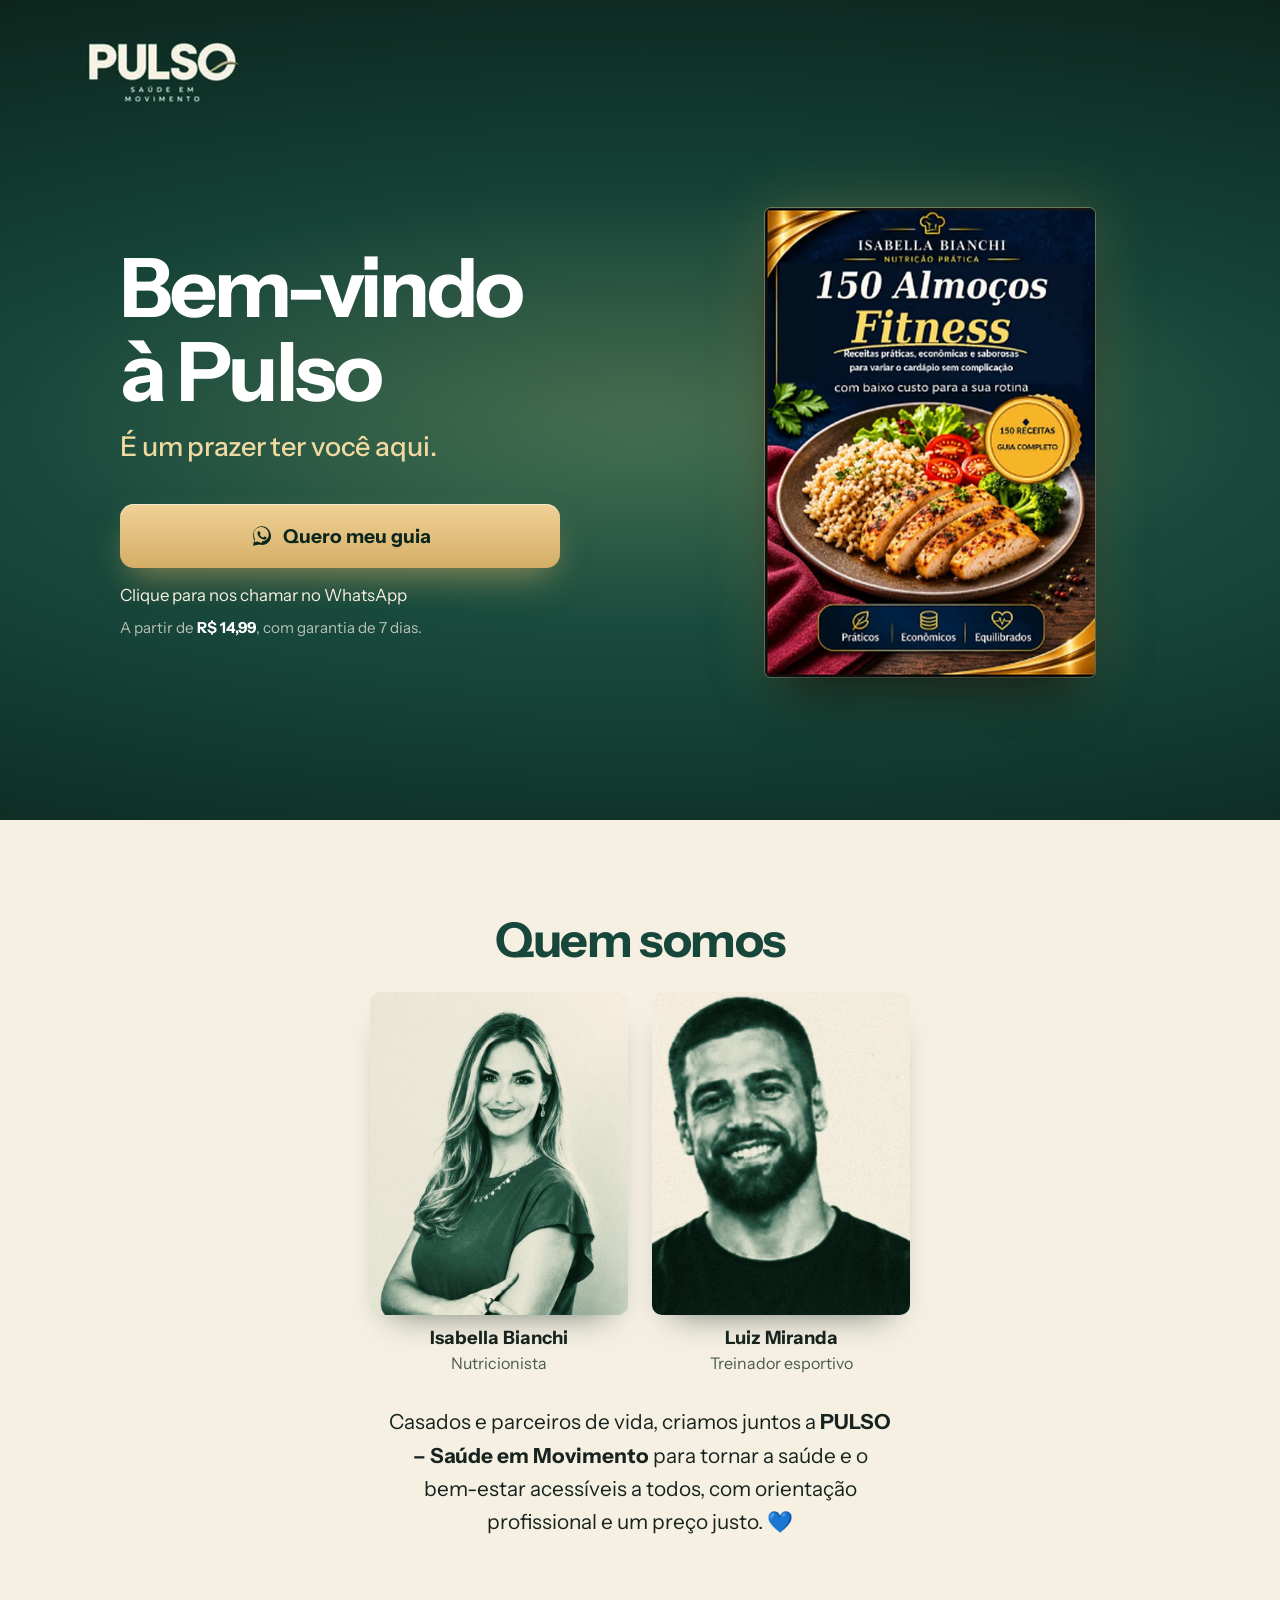
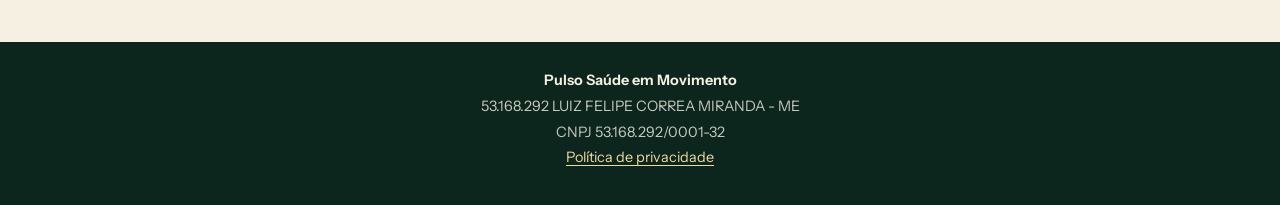
==== index.html @ 96d4edd1 "PV: headline e subtítulo em sans de traço firme (leitura mais fácil) Co-Authored-By: Claude Sonnet 5" ====
<!doctype html>
<html lang="pt-BR">
<head>
<meta charset="utf-8">
<meta name="viewport" content="width=device-width, initial-scale=1, viewport-fit=cover">
<title>Pulso Saúde em Movimento | 150 Almoços Fitness</title>
<meta name="description" content="Bem-vindo à Pulso. Conheça o 150 Almoços Fitness: receitas práticas, econômicas e equilibradas para variar o cardápio sem complicação.">
<meta name="theme-color" content="#0e2b22">
<meta property="og:type" content="website">
<meta property="og:title" content="Bem-vindo à Pulso | 150 Almoços Fitness">
<meta property="og:description" content="150 receitas práticas, econômicas e equilibradas. A partir de R$ 14,99.">
<link rel="icon" href="/favicon.png" type="image/png" sizes="48x48">
<link rel="apple-touch-icon" href="/img/icone-180.png">
<link rel="preload" href="/fonts/instrument-sans-latin-wght-normal.woff2" as="font" type="font/woff2" crossorigin>
<link rel="preload" href="/img/capa.webp" as="image" type="image/webp">
<link rel="stylesheet" href="/styles.css">

<!-- Configuração da página: tudo que muda fica aqui, em um lugar só. -->
<script>
window.PULSO = {
  pixelId: "1013004001856245",
  whatsapp: "5521988784380",
  // Mensagem que já vem escrita no WhatsApp. O código (ref ...) é acrescentado ao final.
  mensagem: "Oi! Quero conhecer as 150 receitas fitness 🥗",
  // Endereço (webhook do n8n) que guarda o código de cada clique. Vazio = não envia nada.
  refEndpoint: ""
};
</script>

<!-- Pixel da Meta -->
<script>
!function(f,b,e,v,n,t,s){if(f.fbq)return;n=f.fbq=function(){n.callMethod?n.callMethod.apply(n,arguments):n.queue.push(arguments)};if(!f._fbq)f._fbq=n;n.push=n;n.loaded=!0;n.version='2.0';n.queue=[];t=b.createElement(e);t.async=!0;t.src='https://connect.facebook.net/en_US/fbevents.js';s=b.getElementsByTagName(e)[0];s.parentNode.insertBefore(t,s)}(window,document,'script');
fbq('init', window.PULSO.pixelId);
fbq('track', 'PageView');
fbq('track', 'ViewContent', { content_name: '150 Almoços Fitness', content_category: 'Receitas' });
</script>
<noscript><img height="1" width="1" style="display:none" alt="" src="https://www.facebook.com/tr?id=1013004001856245&ev=PageView&noscript=1"></noscript>
</head>
<body>

<main>
  <section class="hero">
    <header class="topo">
      <a class="marca" href="/" aria-label="Pulso, Saúde em Movimento">
        <img class="marca__logo" src="/img/logo.png" width="540" height="262" alt="Pulso, Saúde em Movimento">
      </a>
    </header>

    <div class="hero__miolo">
      <div class="hero__texto">
        <h1>Bem-vindo<br>à Pulso</h1>
        <p class="lead">É um prazer ter você aqui.</p>
      </div>

      <figure class="capa">
        <img src="/img/capa.webp" width="536" height="762" alt="Capa do guia 150 Almoços Fitness, de Isabella Bianchi" fetchpriority="high">
      </figure>

      <div class="cta">
        <a class="btn" data-wa href="https://wa.me/5521988784380" rel="noopener">
          <svg viewBox="0 0 32 32" width="24" height="24" aria-hidden="true" focusable="false"><path fill="currentColor" d="M16.04 3C9.4 3 4 8.38 4 15.01c0 2.12.55 4.19 1.6 6.01L4 29l8.14-1.56a12.03 12.03 0 0 0 3.9.65h.01C22.69 28.09 28 22.71 28 16.08 28 9.45 22.69 3 16.04 3Zm0 22.07h-.01a10 10 0 0 1-5.1-1.4l-.37-.22-4.83.93.97-4.7-.24-.38a9.95 9.95 0 0 1-1.54-5.3c0-5.5 4.5-9.98 10.04-9.98 5.52 0 10.02 4.47 10.02 9.98 0 5.5-4.5 9.07-8.94 9.07Zm5.5-7.46c-.3-.15-1.78-.88-2.06-.98-.28-.1-.48-.15-.68.15-.2.3-.78.98-.96 1.18-.17.2-.35.23-.65.08-.3-.15-1.27-.47-2.42-1.5a9.1 9.1 0 0 1-1.68-2.09c-.18-.3-.02-.46.13-.6.14-.14.3-.35.45-.53.15-.17.2-.3.3-.5.1-.2.05-.38-.02-.53-.08-.15-.68-1.64-.93-2.25-.25-.58-.5-.5-.68-.51l-.58-.01c-.2 0-.53.08-.8.38-.28.3-1.05 1.03-1.05 2.5s1.08 2.9 1.23 3.1c.15.2 2.1 3.2 5.1 4.5.71.3 1.27.5 1.7.63.72.23 1.37.2 1.88.12.57-.09 1.78-.72 2.03-1.43.25-.7.25-1.3.18-1.43-.08-.13-.28-.2-.58-.35Z"/></svg>
          <span>Quero meu guia</span>
        </a>
        <p class="redireciona">Clique para nos chamar no WhatsApp</p>
        <p class="preco">A partir de <strong>R$&nbsp;14,99</strong>, com garantia de 7 dias.</p>
      </div>
    </div>
  </section>

  <section class="quem" id="quem-somos">
    <div class="quem__miolo">
      <h2>Quem somos</h2>
      <div class="pessoas">
        <figure class="pessoa">
          <img src="/img/isabella.webp" width="640" height="800" loading="lazy" alt="Isabella Bianchi">
          <figcaption><strong>Isabella Bianchi</strong><span>Nutricionista</span></figcaption>
        </figure>
        <figure class="pessoa">
          <img src="/img/luiz.webp" width="640" height="800" loading="lazy" alt="Luiz Miranda">
          <figcaption><strong>Luiz Miranda</strong><span>Treinador esportivo</span></figcaption>
        </figure>
      </div>
      <p class="quem__texto">Casados e parceiros de vida, criamos juntos a <strong>PULSO – Saúde em Movimento</strong> para tornar a saúde e o bem-estar acessíveis a todos, com orientação profissional e um preço justo. 💙</p>
    </div>
  </section>
</main>

<footer class="rodape">
  <p><strong>Pulso Saúde em Movimento</strong></p>
  <p>53.168.292 LUIZ FELIPE CORREA MIRANDA - ME</p>
  <p>CNPJ 53.168.292/0001-32</p>
  <p><a href="/privacidade">Política de privacidade</a></p>
</footer>

<script src="/app.js" defer></script>
</body>
</html>
---- styles.css ----
/* Pulso · Saúde em Movimento — página de boas-vindas
   Direção: poucas coisas, grandes e fáceis de ler. Fundo verde profundo com a capa do guia como protagonista,
   botão dourado de alto contraste e uma apresentação curta em creme. */

@font-face {
  font-family: "Instrument Sans";
  src: url("/fonts/instrument-sans-latin-wght-normal.woff2") format("woff2");
  font-weight: 400 700; font-style: normal; font-display: swap;
}

:root {
  --noite: #0c261e;
  --verde: #17463a;
  --verde-vivo: #1f5c49;
  --creme: #f6f0e3;
  --creme-2: #e9dfca;
  --ouro: #d4ae66;
  --ouro-claro: #f0d9a0;
  --tinta: #17231f;
  --sans: "Instrument Sans", system-ui, -apple-system, "Segoe UI", Roboto, sans-serif;
}

*, *::before, *::after { box-sizing: border-box; }
html { -webkit-text-size-adjust: 100%; background: var(--noite); }
body { margin: 0; font-family: var(--sans); font-size: 1.125rem; color: var(--tinta); background: var(--creme); line-height: 1.55; -webkit-font-smoothing: antialiased; }
img { max-width: 100%; height: auto; display: block; }
a { color: inherit; }

/* Títulos em sans de traço firme, a mesma família do texto: leitura limpa no celular */
h1, h2, .lead { font-family: var(--sans); }

/* ---------- marca ---------- */
.topo { padding: max(20px, env(safe-area-inset-top)) 24px 0; display: flex; justify-content: center; }
.marca { display: inline-flex; align-items: center; text-decoration: none; color: var(--creme); }
.marca__logo { display: block; width: clamp(132px, 38vw, 168px); height: auto; }

/* ---------- primeira dobra ---------- */
.hero {
  color: var(--creme); text-align: center;
  background:
    radial-gradient(70% 38% at 50% 50%, rgba(212,174,102,.22), transparent 70%),
    radial-gradient(120% 60% at 50% 55%, var(--verde-vivo) 0%, var(--verde) 45%, var(--noite) 100%);
}
.hero__miolo { max-width: 1120px; margin: 0 auto; padding: 28px 24px 48px; display: flex; flex-direction: column; align-items: center; }

h1 { margin: 0; font-weight: 700; font-size: clamp(2.7rem, 13vw, 5.2rem); line-height: 1.02; letter-spacing: -.035em; color: #fff; text-wrap: balance; }
.lead { margin: 16px 0 0; font-weight: 500; font-size: clamp(1.2rem, 5.2vw, 1.55rem); line-height: 1.3; letter-spacing: -.005em; color: var(--ouro-claro); }

.capa { margin: 30px 0 0; width: min(60vw, 240px); position: relative; }
.capa img { width: 100%; border-radius: 6px; box-shadow: 0 30px 50px -16px rgba(0,0,0,.65), 0 0 0 1px rgba(240,217,160,.35), 0 0 60px rgba(212,174,102,.25); }

.cta { width: 100%; max-width: 440px; margin-top: 34px; }
.btn {
  display: flex; align-items: center; justify-content: center; gap: 9px; width: 100%; min-height: 64px; padding: 16px 14px; white-space: nowrap;
  background: linear-gradient(180deg, #f0d296, var(--ouro)); color: var(--noite); text-decoration: none;
  font-weight: 700; font-size: clamp(1rem, 4.7vw, 1.2rem); letter-spacing: 0; border-radius: 14px;
  box-shadow: 0 16px 34px -10px rgba(212,174,102,.6), inset 0 1px 0 rgba(255,255,255,.55);
  transition: transform .15s ease, box-shadow .15s ease; -webkit-tap-highlight-color: transparent;
  animation: brilho 3.6s ease-in-out 1.5s infinite;
}
.btn:hover { transform: translateY(-1px); }
.btn:active { transform: translateY(1px); }
.btn:focus-visible { outline: 3px solid #fff; outline-offset: 3px; }
.btn svg { flex: none; }
.redireciona { margin: 16px 0 0; font-size: 1.05rem; line-height: 1.4; color: var(--creme); }
.preco { margin: 8px 0 0; font-size: .95rem; color: rgba(246,240,227,.72); }
.preco strong { color: #fff; font-weight: 700; }

@keyframes brilho {
  0%, 100% { box-shadow: 0 16px 34px -10px rgba(212,174,102,.6), inset 0 1px 0 rgba(255,255,255,.55), 0 0 0 0 rgba(240,210,150,0); }
  50%      { box-shadow: 0 16px 34px -10px rgba(212,174,102,.6), inset 0 1px 0 rgba(255,255,255,.55), 0 0 0 7px rgba(240,210,150,.16); }
}

/* ---------- quem somos ---------- */
.quem { background: var(--creme); text-align: center; }
.quem__miolo { max-width: 720px; margin: 0 auto; padding: 56px 24px 64px; }
h2 { margin: 0 0 28px; font-weight: 700; font-size: clamp(2.1rem, 9vw, 3rem); line-height: 1; letter-spacing: -.03em; color: var(--verde); }
.pessoas { display: grid; grid-template-columns: 1fr 1fr; gap: 16px; max-width: 460px; margin: 0 auto 30px; }
.pessoa { margin: 0; }
.pessoa img { width: 100%; aspect-ratio: 4 / 5; object-fit: cover; border-radius: 10px; background: var(--creme-2); box-shadow: 0 18px 32px -20px rgba(12,38,30,.6); }
.pessoa figcaption { margin-top: 12px; display: flex; flex-direction: column; gap: 2px; }
.pessoa strong { font-family: var(--sans); font-weight: 700; font-size: 1.15rem; line-height: 1.2; color: var(--tinta); }
.pessoa span { font-size: 1rem; color: #4a5a53; }
.quem__texto { margin: 0 auto; max-width: 34ch; font-size: 1.15rem; line-height: 1.6; color: var(--tinta); }
.quem__texto strong { font-weight: 700; }

/* ---------- rodapé ---------- */
.rodape { background: var(--noite); color: rgba(246,240,227,.8); text-align: center; padding: 28px 20px max(32px, env(safe-area-inset-bottom)); font-size: .9rem; line-height: 1.5; }
.rodape p { margin: 0 0 4px; }
.rodape strong { color: var(--creme); font-weight: 650; }
.rodape a { color: var(--ouro-claro); text-underline-offset: 3px; }

/* ---------- telas maiores ---------- */
@media (min-width: 900px) {
  .topo { padding: 32px max(40px, calc((100vw - 1120px) / 2)) 0; justify-content: flex-start; }
  .hero { text-align: left; min-height: min(100vh, 820px); display: flex; flex-direction: column; }
  .hero__miolo {
    flex: 1; width: 100%; padding: 24px 40px 72px; display: grid; grid-template-columns: 1.05fr .95fr; grid-template-areas: "texto capa" "cta capa";
    column-gap: 72px; align-items: center; align-content: center; justify-items: start;
  }
  .hero__texto { grid-area: texto; align-self: end; }
  h1 { font-size: clamp(4rem, 6.4vw, 6rem); }
  .lead { font-size: 1.7rem; }
  .capa { grid-area: capa; justify-self: center; margin: 0; width: min(100%, 330px); }
  .cta { grid-area: cta; align-self: start; margin-top: 40px; }
  .quem__miolo { padding: 96px 40px 104px; }
  .pessoas { gap: 24px; max-width: 540px; }
  .quem__texto { font-size: 1.3rem; max-width: 36ch; }
}

@media (prefers-reduced-motion: reduce) {
  .btn { animation: none; transition: none; }
}

/* ---------- política de privacidade ---------- */
.topo--solido { background: var(--noite); padding-bottom: 20px; justify-content: flex-start; }
.doc { max-width: 720px; margin: 0 auto; padding: 40px 24px 64px; }
.doc h1 { font-size: clamp(2rem, 7vw, 2.8rem); color: var(--verde); margin-bottom: 8px; line-height: 1.05; }
.doc h2 { font-size: 1.4rem; margin: 30px 0 8px; line-height: 1.2; text-align: left; }
.doc p, .doc li { color: var(--tinta); }
.doc .data { color: #4a5a53; font-size: .92rem; margin: 0 0 20px; }
.doc a { color: var(--verde); }
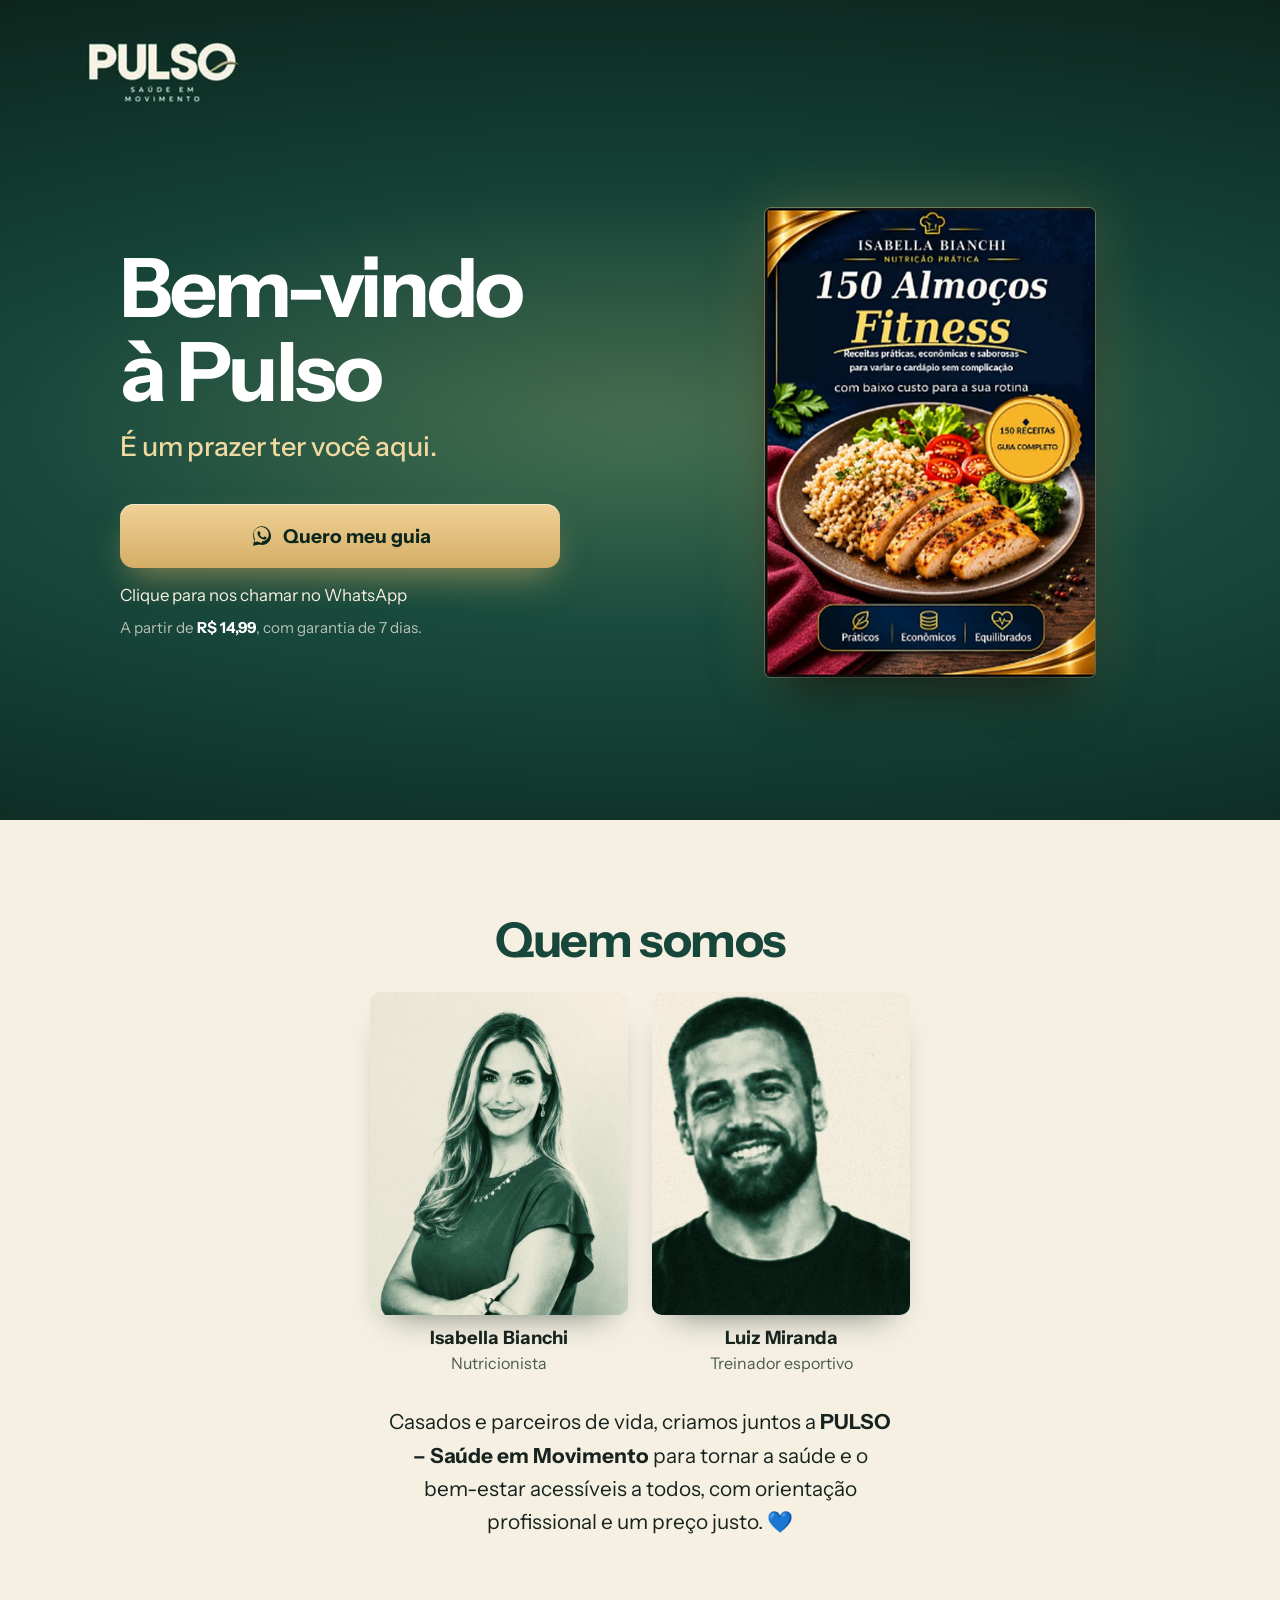
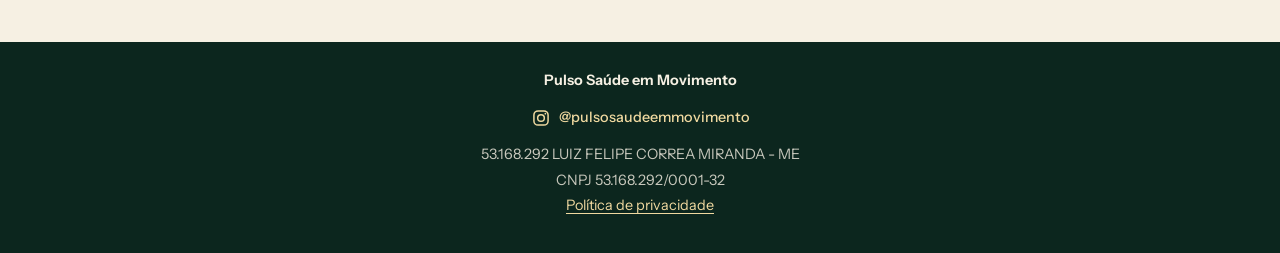
==== commit 09ffc0d2: "PV: Instagram no rodapé Co-Authored-By: Claude Sonnet 5.5 <noreply@anthropic.com> Claude-Session: ht" ====
--- a/index.html
+++ b/index.html
@@ -87,6 +87,9 @@
 
 <footer class="rodape">
   <p><strong>Pulso Saúde em Movimento</strong></p>
+  <p><a class="rodape__ig" href="https://www.instagram.com/pulsosaudeemmovimento/" target="_blank" rel="noopener">
+    <svg viewBox="0 0 24 24" width="20" height="20" aria-hidden="true" fill="none" stroke="currentColor" stroke-width="1.8"><rect x="3.5" y="3.5" width="17" height="17" rx="5"/><circle cx="12" cy="12" r="4"/><circle cx="17.2" cy="6.8" r="1" fill="currentColor" stroke="none"/></svg>
+    <span>@pulsosaudeemmovimento</span></a></p>
   <p>53.168.292 LUIZ FELIPE CORREA MIRANDA - ME</p>
   <p>CNPJ 53.168.292/0001-32</p>
   <p><a href="/privacidade">Política de privacidade</a></p>
--- a/styles.css
+++ b/styles.css
@@ -89,6 +89,9 @@
 .rodape p { margin: 0 0 4px; }
 .rodape strong { color: var(--creme); font-weight: 650; }
 .rodape a { color: var(--ouro-claro); text-underline-offset: 3px; }
+.rodape__ig { display: inline-flex; align-items: center; gap: 8px; min-height: 44px; text-decoration: none; color: var(--creme); font-weight: 500; }
+.rodape__ig:hover span, .rodape__ig:focus-visible span { text-decoration: underline; text-underline-offset: 3px; }
+.rodape__ig svg { color: var(--ouro-claro); flex: none; }
 
 /* ---------- telas maiores ---------- */
 @media (min-width: 900px) {
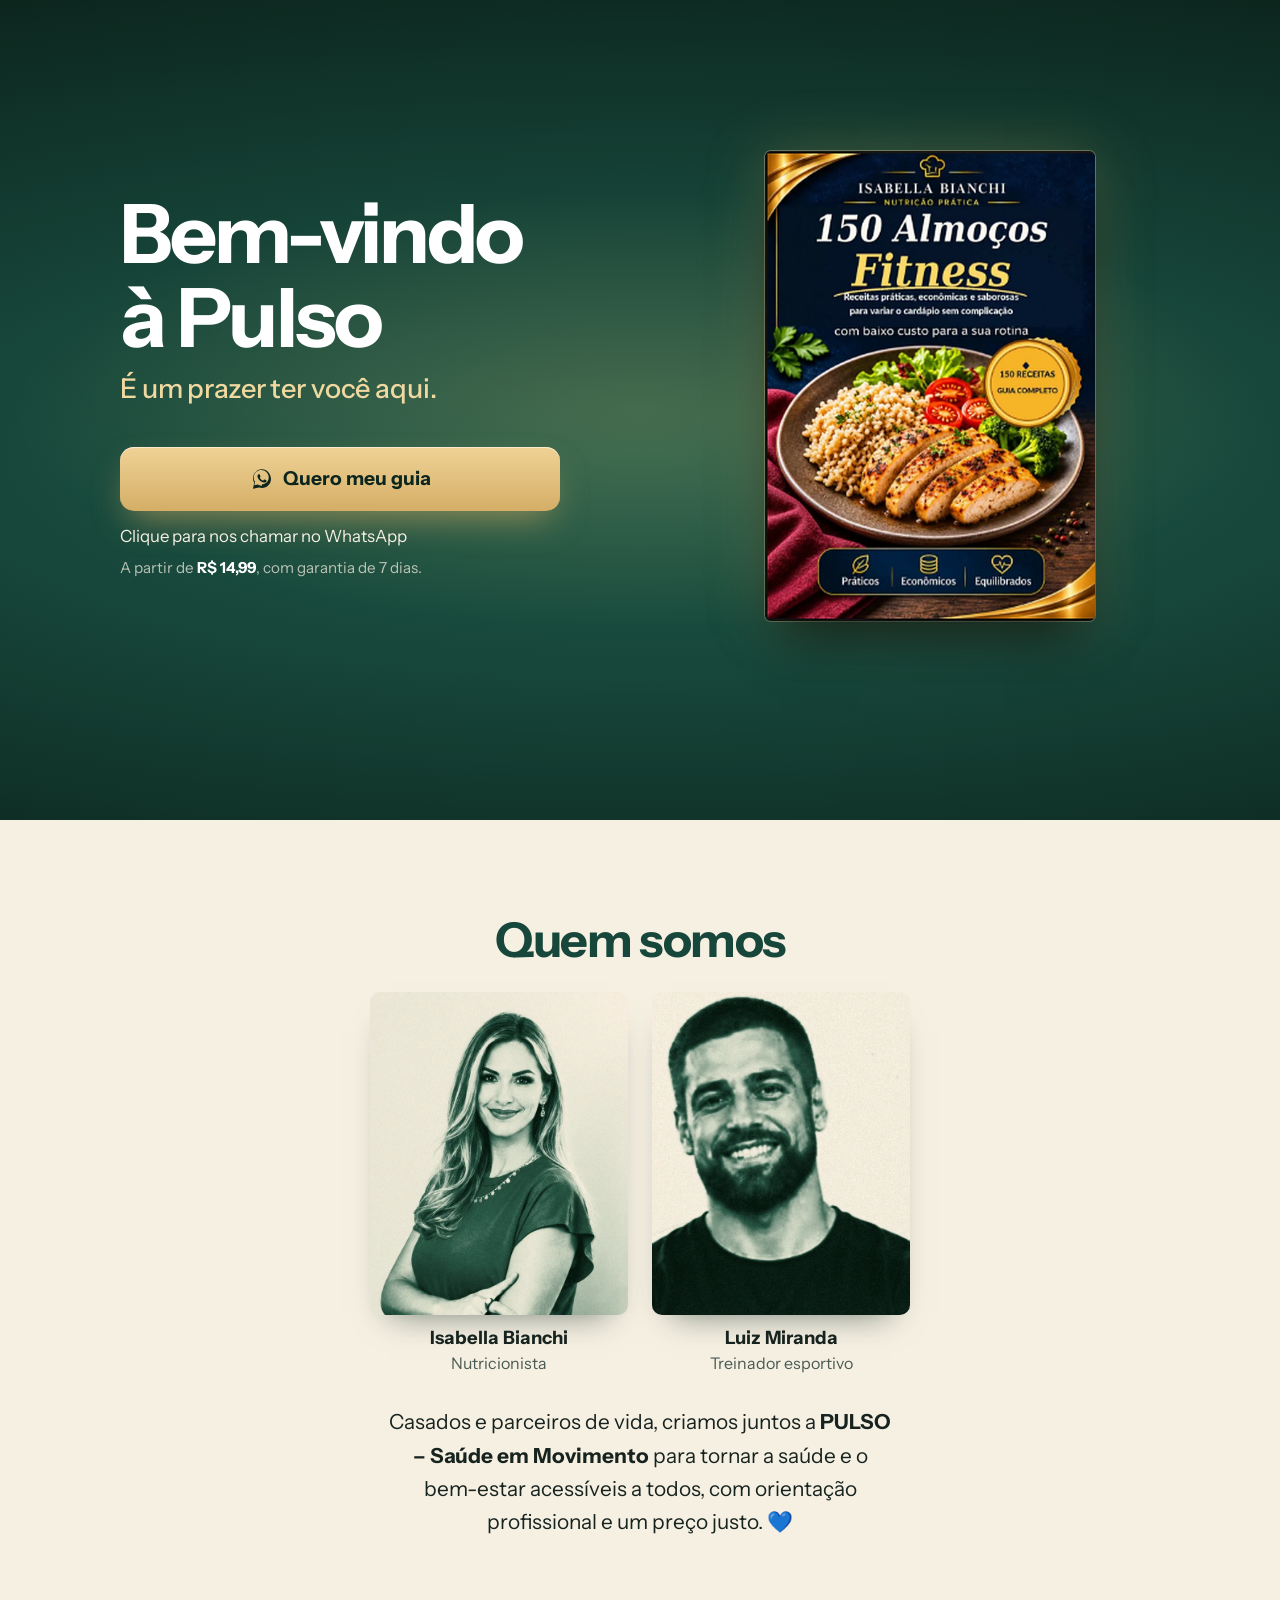
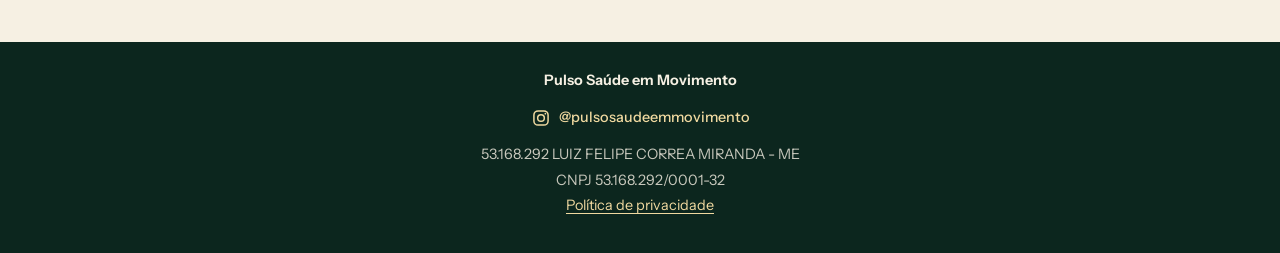
==== commit c2dc5f96: "PV: sem logo no topo e capa ajustada à altura da tela (botão na 1ª dobra no celular) Co-Authored-By:" ====
--- a/index.html
+++ b/index.html
@@ -40,12 +40,6 @@
 
 <main>
   <section class="hero">
-    <header class="topo">
-      <a class="marca" href="/" aria-label="Pulso, Saúde em Movimento">
-        <img class="marca__logo" src="/img/logo.png" width="540" height="262" alt="Pulso, Saúde em Movimento">
-      </a>
-    </header>
-
     <div class="hero__miolo">
       <div class="hero__texto">
         <h1>Bem-vindo<br>à Pulso</h1>
--- a/styles.css
+++ b/styles.css
@@ -41,15 +41,16 @@
     radial-gradient(70% 38% at 50% 50%, rgba(212,174,102,.22), transparent 70%),
     radial-gradient(120% 60% at 50% 55%, var(--verde-vivo) 0%, var(--verde) 45%, var(--noite) 100%);
 }
-.hero__miolo { max-width: 1120px; margin: 0 auto; padding: 28px 24px 48px; display: flex; flex-direction: column; align-items: center; }
+.hero__miolo { max-width: 1120px; margin: 0 auto; padding: max(26px, env(safe-area-inset-top)) 24px 44px; display: flex; flex-direction: column; align-items: center; }
 
 h1 { margin: 0; font-weight: 700; font-size: clamp(2.7rem, 13vw, 5.2rem); line-height: 1.02; letter-spacing: -.035em; color: #fff; text-wrap: balance; }
-.lead { margin: 16px 0 0; font-weight: 500; font-size: clamp(1.2rem, 5.2vw, 1.55rem); line-height: 1.3; letter-spacing: -.005em; color: var(--ouro-claro); }
+.lead { margin: 12px 0 0; font-weight: 500; font-size: clamp(1.2rem, 5.2vw, 1.55rem); line-height: 1.3; letter-spacing: -.005em; color: var(--ouro-claro); }
 
-.capa { margin: 30px 0 0; width: min(60vw, 240px); position: relative; }
-.capa img { width: 100%; border-radius: 6px; box-shadow: 0 30px 50px -16px rgba(0,0,0,.65), 0 0 0 1px rgba(240,217,160,.35), 0 0 60px rgba(212,174,102,.25); }
+/* A capa se ajusta à altura visível da tela (svh = com a barra do navegador), para o botão caber na primeira dobra */
+.capa { margin: 20px 0 0; height: clamp(190px, calc(100svh - 334px), 350px); aspect-ratio: 536 / 762; position: relative; }
+.capa img { width: 100%; height: 100%; object-fit: cover; border-radius: 6px; box-shadow: 0 30px 50px -16px rgba(0,0,0,.65), 0 0 0 1px rgba(240,217,160,.35), 0 0 60px rgba(212,174,102,.25); }
 
-.cta { width: 100%; max-width: 440px; margin-top: 34px; }
+.cta { width: 100%; max-width: 440px; margin-top: 24px; }
 .btn {
   display: flex; align-items: center; justify-content: center; gap: 9px; width: 100%; min-height: 64px; padding: 16px 14px; white-space: nowrap;
   background: linear-gradient(180deg, #f0d296, var(--ouro)); color: var(--noite); text-decoration: none;
@@ -62,9 +63,14 @@
 .btn:active { transform: translateY(1px); }
 .btn:focus-visible { outline: 3px solid #fff; outline-offset: 3px; }
 .btn svg { flex: none; }
-.redireciona { margin: 16px 0 0; font-size: 1.05rem; line-height: 1.4; color: var(--creme); }
+.redireciona { margin: 14px 0 0; font-size: 1.05rem; line-height: 1.4; color: var(--creme); }
 .preco { margin: 8px 0 0; font-size: .95rem; color: rgba(246,240,227,.72); }
 .preco strong { color: #fff; font-weight: 700; }
+
+@media (max-height: 700px) and (max-width: 899px) {
+  h1 { font-size: clamp(2.3rem, 11.4vw, 3.4rem); }
+  .btn { min-height: 58px; padding: 12px 14px; }
+}
 
 @keyframes brilho {
   0%, 100% { box-shadow: 0 16px 34px -10px rgba(212,174,102,.6), inset 0 1px 0 rgba(255,255,255,.55), 0 0 0 0 rgba(240,210,150,0); }
@@ -104,7 +110,8 @@
   .hero__texto { grid-area: texto; align-self: end; }
   h1 { font-size: clamp(4rem, 6.4vw, 6rem); }
   .lead { font-size: 1.7rem; }
-  .capa { grid-area: capa; justify-self: center; margin: 0; width: min(100%, 330px); }
+  .capa { grid-area: capa; justify-self: center; margin: 0; width: min(100%, 330px); height: auto; }
+  .capa img { height: auto; }
   .cta { grid-area: cta; align-self: start; margin-top: 40px; }
   .quem__miolo { padding: 96px 40px 104px; }
   .pessoas { gap: 24px; max-width: 540px; }
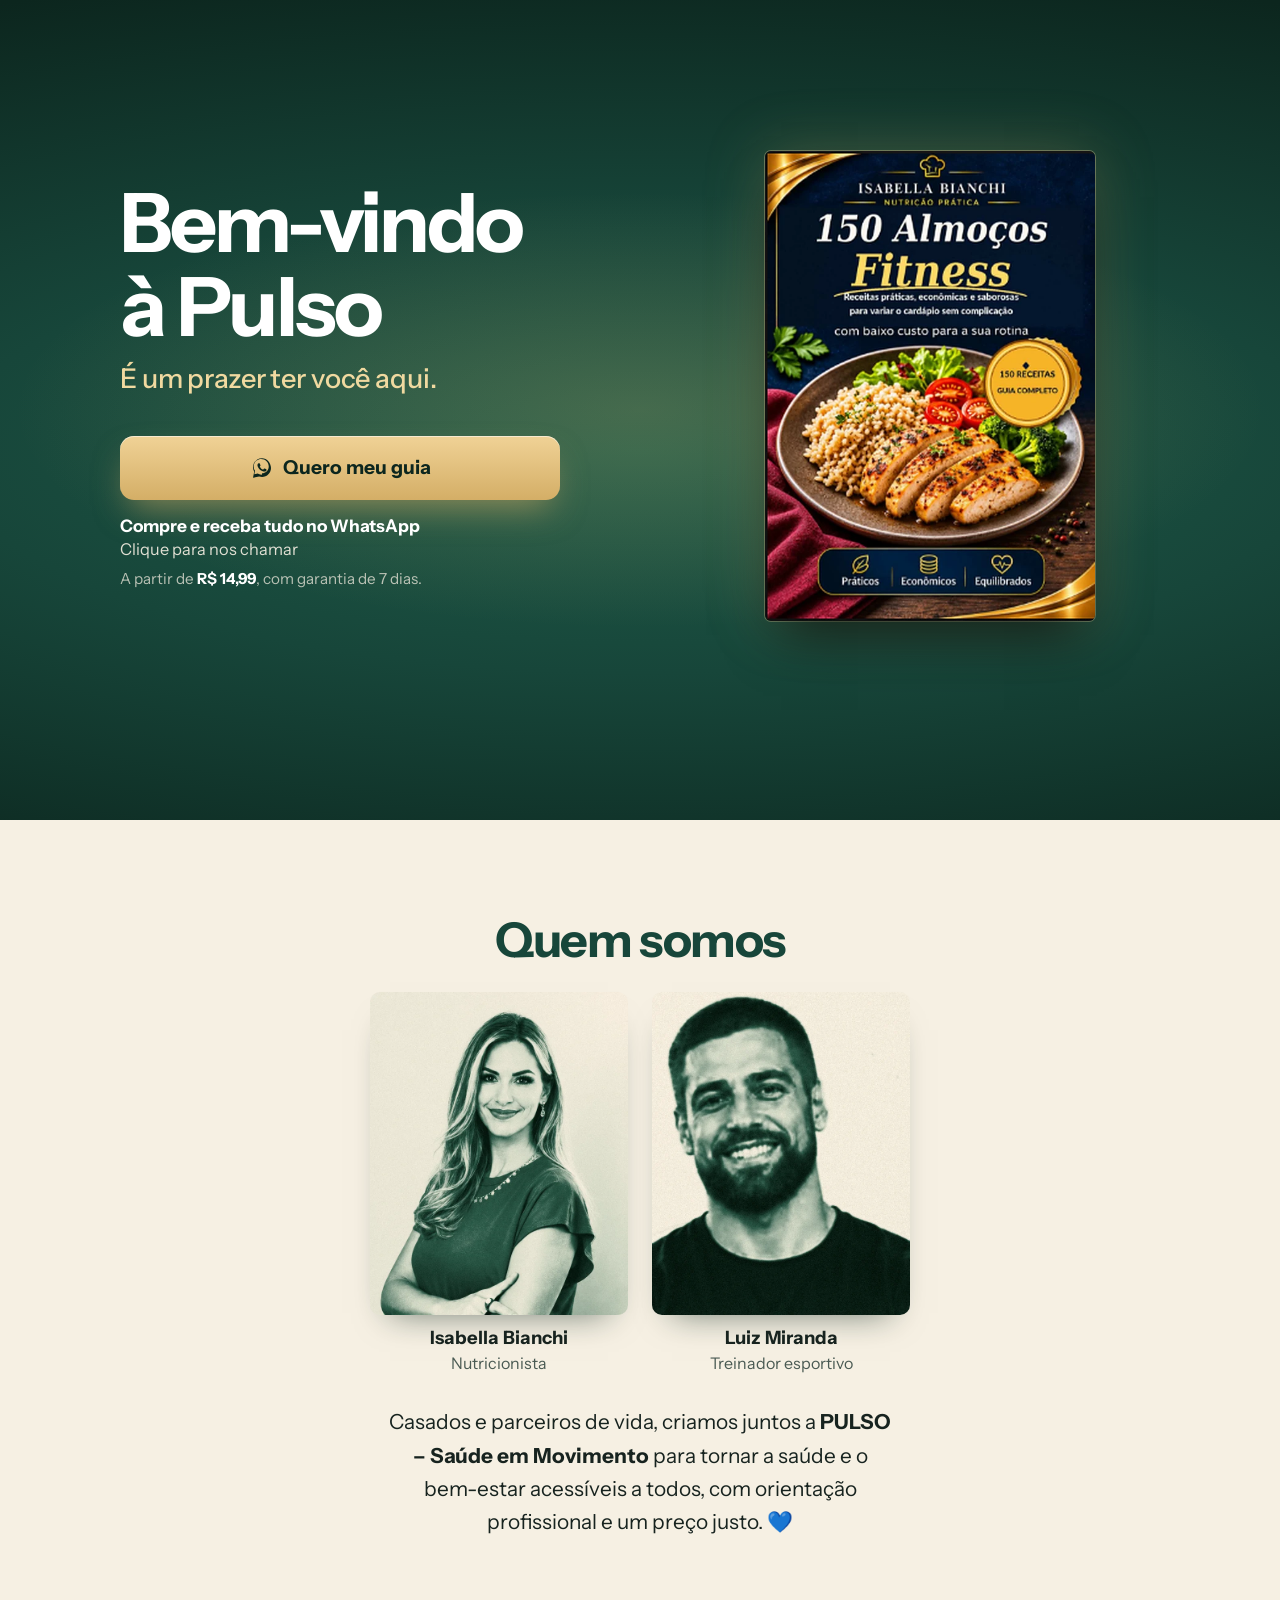
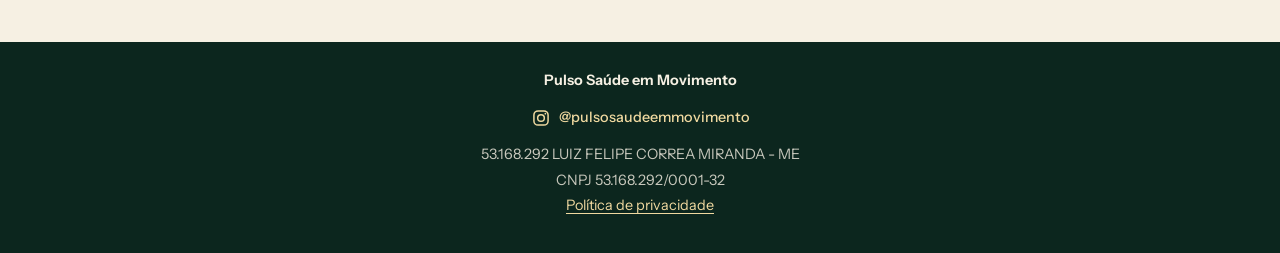
==== commit 5f83de47: "PV: 'Compre e receba tudo no WhatsApp' abaixo do botão Co-Authored-By: Claude Sonnet 5.5 <noreply@an" ====
--- a/index.html
+++ b/index.html
@@ -55,7 +55,7 @@
           <svg viewBox="0 0 32 32" width="24" height="24" aria-hidden="true" focusable="false"><path fill="currentColor" d="M16.04 3C9.4 3 4 8.38 4 15.01c0 2.12.55 4.19 1.6 6.01L4 29l8.14-1.56a12.03 12.03 0 0 0 3.9.65h.01C22.69 28.09 28 22.71 28 16.08 28 9.45 22.69 3 16.04 3Zm0 22.07h-.01a10 10 0 0 1-5.1-1.4l-.37-.22-4.83.93.97-4.7-.24-.38a9.95 9.95 0 0 1-1.54-5.3c0-5.5 4.5-9.98 10.04-9.98 5.52 0 10.02 4.47 10.02 9.98 0 5.5-4.5 9.07-8.94 9.07Zm5.5-7.46c-.3-.15-1.78-.88-2.06-.98-.28-.1-.48-.15-.68.15-.2.3-.78.98-.96 1.18-.17.2-.35.23-.65.08-.3-.15-1.27-.47-2.42-1.5a9.1 9.1 0 0 1-1.68-2.09c-.18-.3-.02-.46.13-.6.14-.14.3-.35.45-.53.15-.17.2-.3.3-.5.1-.2.05-.38-.02-.53-.08-.15-.68-1.64-.93-2.25-.25-.58-.5-.5-.68-.51l-.58-.01c-.2 0-.53.08-.8.38-.28.3-1.05 1.03-1.05 2.5s1.08 2.9 1.23 3.1c.15.2 2.1 3.2 5.1 4.5.71.3 1.27.5 1.7.63.72.23 1.37.2 1.88.12.57-.09 1.78-.72 2.03-1.43.25-.7.25-1.3.18-1.43-.08-.13-.28-.2-.58-.35Z"/></svg>
           <span>Quero meu guia</span>
         </a>
-        <p class="redireciona">Clique para nos chamar no WhatsApp</p>
+        <p class="redireciona"><strong>Compre e receba tudo no WhatsApp</strong><span>Clique para nos chamar</span></p>
         <p class="preco">A partir de <strong>R$&nbsp;14,99</strong>, com garantia de 7 dias.</p>
       </div>
     </div>
--- a/styles.css
+++ b/styles.css
@@ -47,7 +47,7 @@
 .lead { margin: 12px 0 0; font-weight: 500; font-size: clamp(1.2rem, 5.2vw, 1.55rem); line-height: 1.3; letter-spacing: -.005em; color: var(--ouro-claro); }
 
 /* A capa se ajusta à altura visível da tela (svh = com a barra do navegador), para o botão caber na primeira dobra */
-.capa { margin: 20px 0 0; height: clamp(190px, calc(100svh - 334px), 350px); aspect-ratio: 536 / 762; position: relative; }
+.capa { margin: 20px 0 0; height: clamp(190px, calc(100svh - 358px), 350px); aspect-ratio: 536 / 762; position: relative; }
 .capa img { width: 100%; height: 100%; object-fit: cover; border-radius: 6px; box-shadow: 0 30px 50px -16px rgba(0,0,0,.65), 0 0 0 1px rgba(240,217,160,.35), 0 0 60px rgba(212,174,102,.25); }
 
 .cta { width: 100%; max-width: 440px; margin-top: 24px; }
@@ -63,8 +63,10 @@
 .btn:active { transform: translateY(1px); }
 .btn:focus-visible { outline: 3px solid #fff; outline-offset: 3px; }
 .btn svg { flex: none; }
-.redireciona { margin: 14px 0 0; font-size: 1.05rem; line-height: 1.4; color: var(--creme); }
-.preco { margin: 8px 0 0; font-size: .95rem; color: rgba(246,240,227,.72); }
+.redireciona { margin: 14px 0 0; font-size: 1.02rem; line-height: 1.4; color: rgba(246,240,227,.9); }
+.redireciona strong { display: block; color: #fff; font-weight: 700; font-size: 1.08rem; }
+.redireciona span { display: block; }
+.preco { margin: 6px 0 0; font-size: .95rem; color: rgba(246,240,227,.72); }
 .preco strong { color: #fff; font-weight: 700; }
 
 @media (max-height: 700px) and (max-width: 899px) {
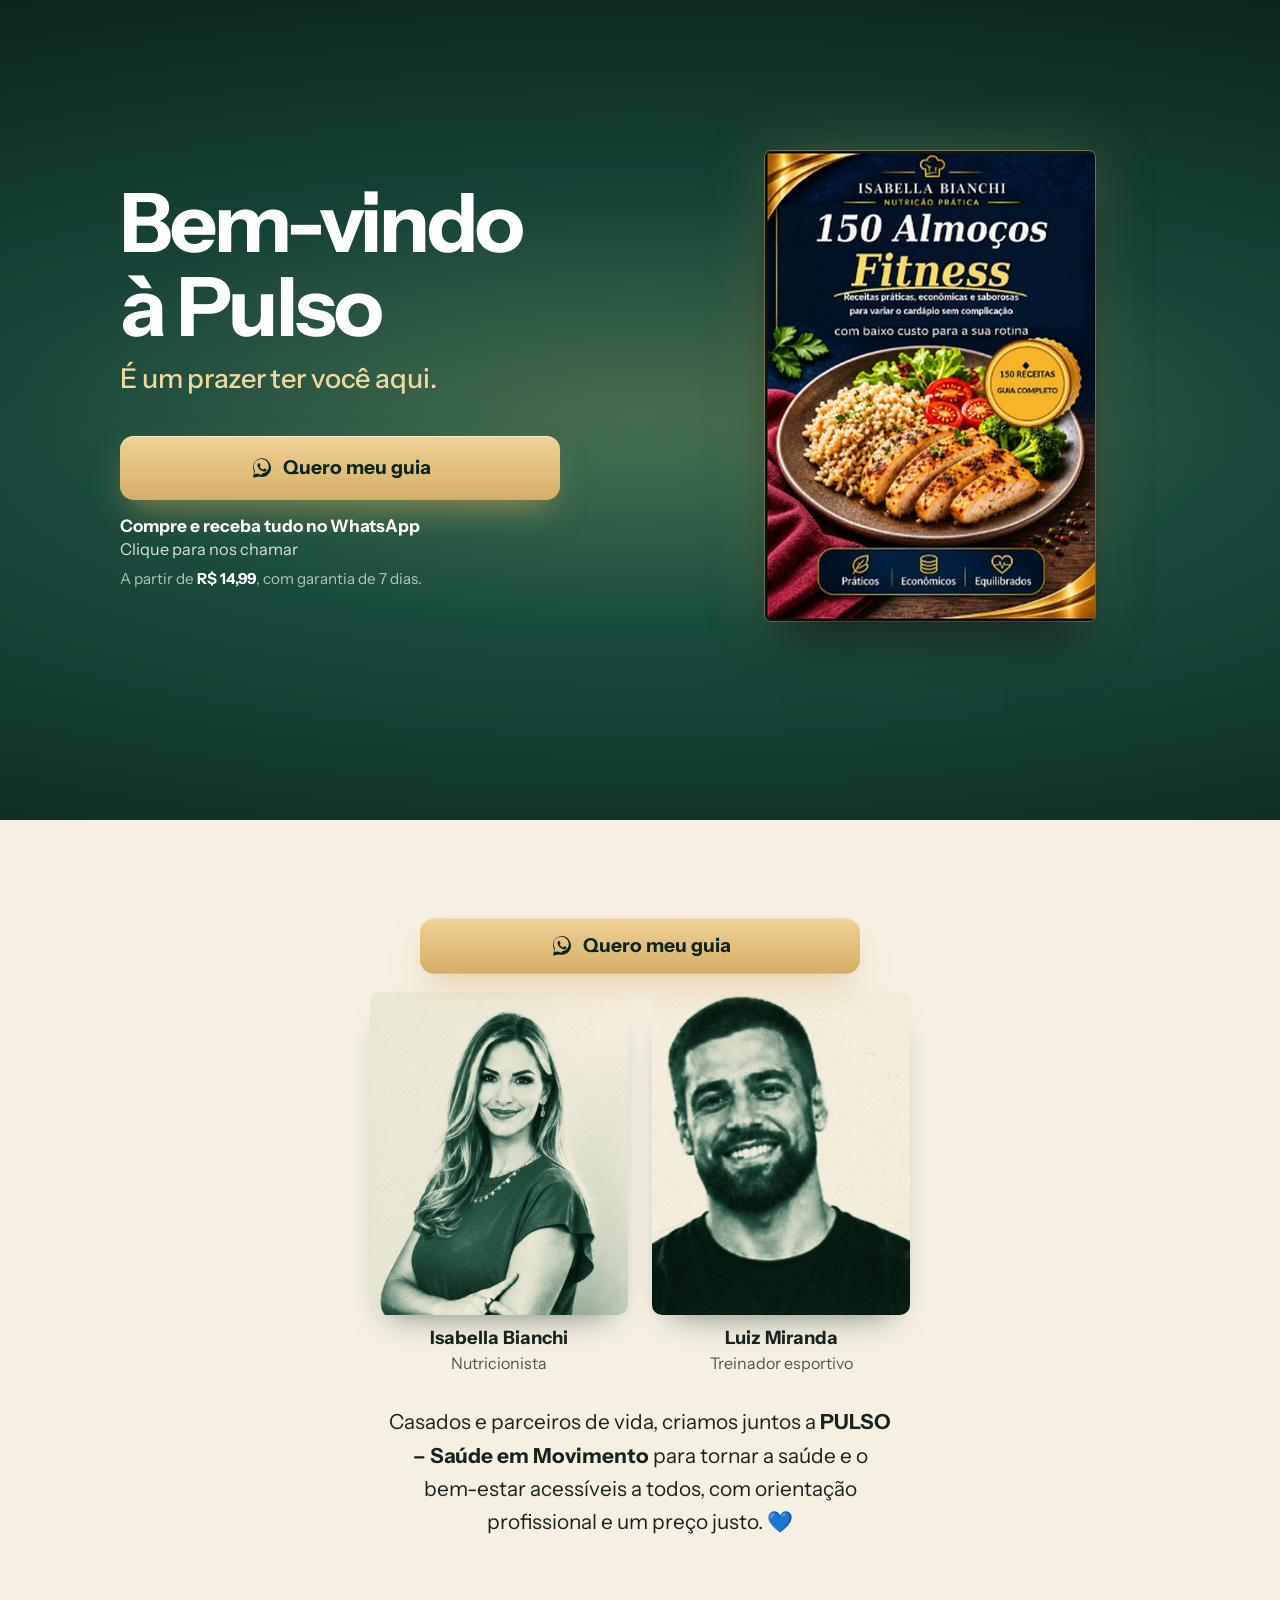
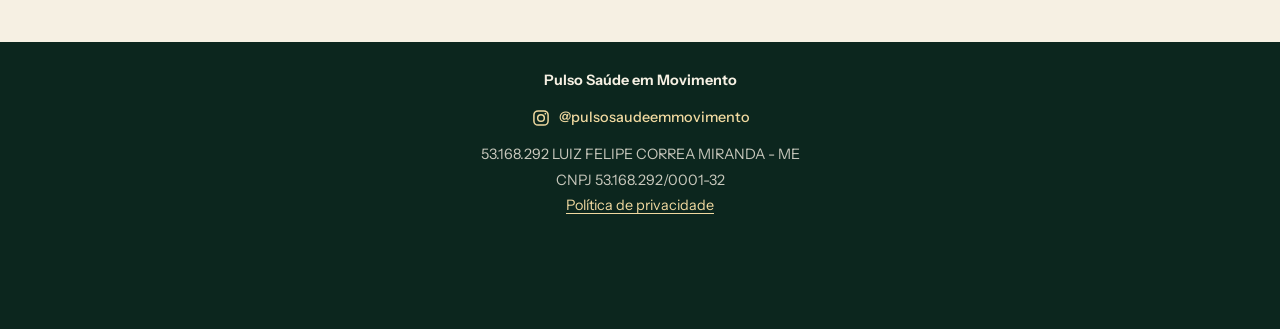
==== commit 4cbabd56: "PV: botão com balanço, brilho e ícone que 'toca'; botão flutuante ao rolar Co-Authored-By: Claude So" ====
--- a/index.html
+++ b/index.html
@@ -89,6 +89,13 @@
   <p><a href="/privacidade">Política de privacidade</a></p>
 </footer>
 
+<div class="flutuante" id="flutuante" aria-hidden="true">
+  <a class="btn" tabindex="-1" data-wa href="https://wa.me/5521988784380" rel="noopener">
+          <svg viewBox="0 0 32 32" width="24" height="24" aria-hidden="true" focusable="false"><path fill="currentColor" d="M16.04 3C9.4 3 4 8.38 4 15.01c0 2.12.55 4.19 1.6 6.01L4 29l8.14-1.56a12.03 12.03 0 0 0 3.9.65h.01C22.69 28.09 28 22.71 28 16.08 28 9.45 22.69 3 16.04 3Zm0 22.07h-.01a10 10 0 0 1-5.1-1.4l-.37-.22-4.83.93.97-4.7-.24-.38a9.95 9.95 0 0 1-1.54-5.3c0-5.5 4.5-9.98 10.04-9.98 5.52 0 10.02 4.47 10.02 9.98 0 5.5-4.5 9.07-8.94 9.07Zm5.5-7.46c-.3-.15-1.78-.88-2.06-.98-.28-.1-.48-.15-.68.15-.2.3-.78.98-.96 1.18-.17.2-.35.23-.65.08-.3-.15-1.27-.47-2.42-1.5a9.1 9.1 0 0 1-1.68-2.09c-.18-.3-.02-.46.13-.6.14-.14.3-.35.45-.53.15-.17.2-.3.3-.5.1-.2.05-.38-.02-.53-.08-.15-.68-1.64-.93-2.25-.25-.58-.5-.5-.68-.51l-.58-.01c-.2 0-.53.08-.8.38-.28.3-1.05 1.03-1.05 2.5s1.08 2.9 1.23 3.1c.15.2 2.1 3.2 5.1 4.5.71.3 1.27.5 1.7.63.72.23 1.37.2 1.88.12.57-.09 1.78-.72 2.03-1.43.25-.7.25-1.3.18-1.43-.08-.13-.28-.2-.58-.35Z"/></svg>
+          <span>Quero meu guia</span>
+        </a>
+</div>
+
 <script src="/app.js" defer></script>
 </body>
 </html>
--- a/styles.css
+++ b/styles.css
@@ -57,9 +57,17 @@
   font-weight: 700; font-size: clamp(1rem, 4.7vw, 1.2rem); letter-spacing: 0; border-radius: 14px;
   box-shadow: 0 16px 34px -10px rgba(212,174,102,.6), inset 0 1px 0 rgba(255,255,255,.55);
   transition: transform .15s ease, box-shadow .15s ease; -webkit-tap-highlight-color: transparent;
-  animation: brilho 3.6s ease-in-out 1.5s infinite;
+  position: relative; overflow: hidden; isolation: isolate;
+  animation: brilho 3.6s ease-in-out 1.5s infinite, balanca 4.4s ease-in-out 1.8s infinite;
 }
-.btn:hover { transform: translateY(-1px); }
+.btn::after {
+  content: ""; position: absolute; top: 0; bottom: 0; left: 0; width: 38%; z-index: -1; pointer-events: none;
+  background: linear-gradient(100deg, transparent, rgba(255,255,255,.65), transparent);
+  transform: translateX(-130%) skewX(-18deg);
+  animation: varredura 4.4s ease-in-out 1.8s infinite;
+}
+.btn svg { animation: toca 4.4s ease-in-out 1.8s infinite; transform-origin: 50% 60%; }
+.btn:hover { transform: translateY(-1px); animation-play-state: paused; }
 .btn:active { transform: translateY(1px); }
 .btn:focus-visible { outline: 3px solid #fff; outline-offset: 3px; }
 .btn svg { flex: none; }
@@ -73,6 +81,39 @@
   h1 { font-size: clamp(2.3rem, 11.4vw, 3.4rem); }
   .btn { min-height: 58px; padding: 12px 14px; }
 }
+
+/* Chamada de atenção: a cada ~4 s o botão balança de leve, o ícone do WhatsApp "toca" e passa um brilho. Pausa entre os ciclos. */
+@keyframes balanca {
+  0%, 58%, 100% { transform: translateX(0) rotate(0) scale(1); }
+  61% { transform: translateX(-4px) rotate(-1.2deg) scale(1.025); }
+  64% { transform: translateX(4px) rotate(1.2deg) scale(1.025); }
+  67% { transform: translateX(-3px) rotate(-.9deg) scale(1.02); }
+  70% { transform: translateX(3px) rotate(.9deg) scale(1.02); }
+  73% { transform: translateX(-1.5px) rotate(-.4deg) scale(1.01); }
+  76% { transform: translateX(0) rotate(0) scale(1); }
+}
+@keyframes toca {
+  0%, 58%, 100% { transform: rotate(0) scale(1); }
+  61% { transform: rotate(-16deg) scale(1.15); }
+  65% { transform: rotate(14deg) scale(1.15); }
+  69% { transform: rotate(-10deg) scale(1.1); }
+  73% { transform: rotate(6deg) scale(1.05); }
+  77% { transform: rotate(0) scale(1); }
+}
+@keyframes varredura {
+  0%, 56% { transform: translateX(-130%) skewX(-18deg); }
+  78%, 100% { transform: translateX(380%) skewX(-18deg); }
+}
+
+/* ---------- botão flutuante (aparece quando o botão principal sai da tela) ---------- */
+.flutuante {
+  position: fixed; left: 0; right: 0; bottom: 0; z-index: 20;
+  padding: 10px 16px max(12px, env(safe-area-inset-bottom));
+  background: var(--noite); box-shadow: 0 -12px 28px rgba(0,0,0,.28);
+  transform: translateY(110%); visibility: hidden; transition: transform .3s ease, visibility 0s linear .3s;
+}
+.flutuante.is-on { transform: translateY(0); visibility: visible; transition: transform .3s ease, visibility 0s; }
+.flutuante .btn { max-width: 440px; margin: 0 auto; min-height: 56px; padding: 12px 14px; }
 
 @keyframes brilho {
   0%, 100% { box-shadow: 0 16px 34px -10px rgba(212,174,102,.6), inset 0 1px 0 rgba(255,255,255,.55), 0 0 0 0 rgba(240,210,150,0); }
@@ -93,7 +134,7 @@
 .quem__texto strong { font-weight: 700; }
 
 /* ---------- rodapé ---------- */
-.rodape { background: var(--noite); color: rgba(246,240,227,.8); text-align: center; padding: 28px 20px max(32px, env(safe-area-inset-bottom)); font-size: .9rem; line-height: 1.5; }
+.rodape { background: var(--noite); color: rgba(246,240,227,.8); text-align: center; padding: 28px 20px calc(max(32px, env(safe-area-inset-bottom)) + 76px); font-size: .9rem; line-height: 1.5; }
 .rodape p { margin: 0 0 4px; }
 .rodape strong { color: var(--creme); font-weight: 650; }
 .rodape a { color: var(--ouro-claro); text-underline-offset: 3px; }
@@ -121,7 +162,8 @@
 }
 
 @media (prefers-reduced-motion: reduce) {
-  .btn { animation: none; transition: none; }
+  .btn, .btn svg, .btn::after { animation: none; transition: none; }
+  .flutuante { transition: none; }
 }
 
 /* ---------- política de privacidade ---------- */
